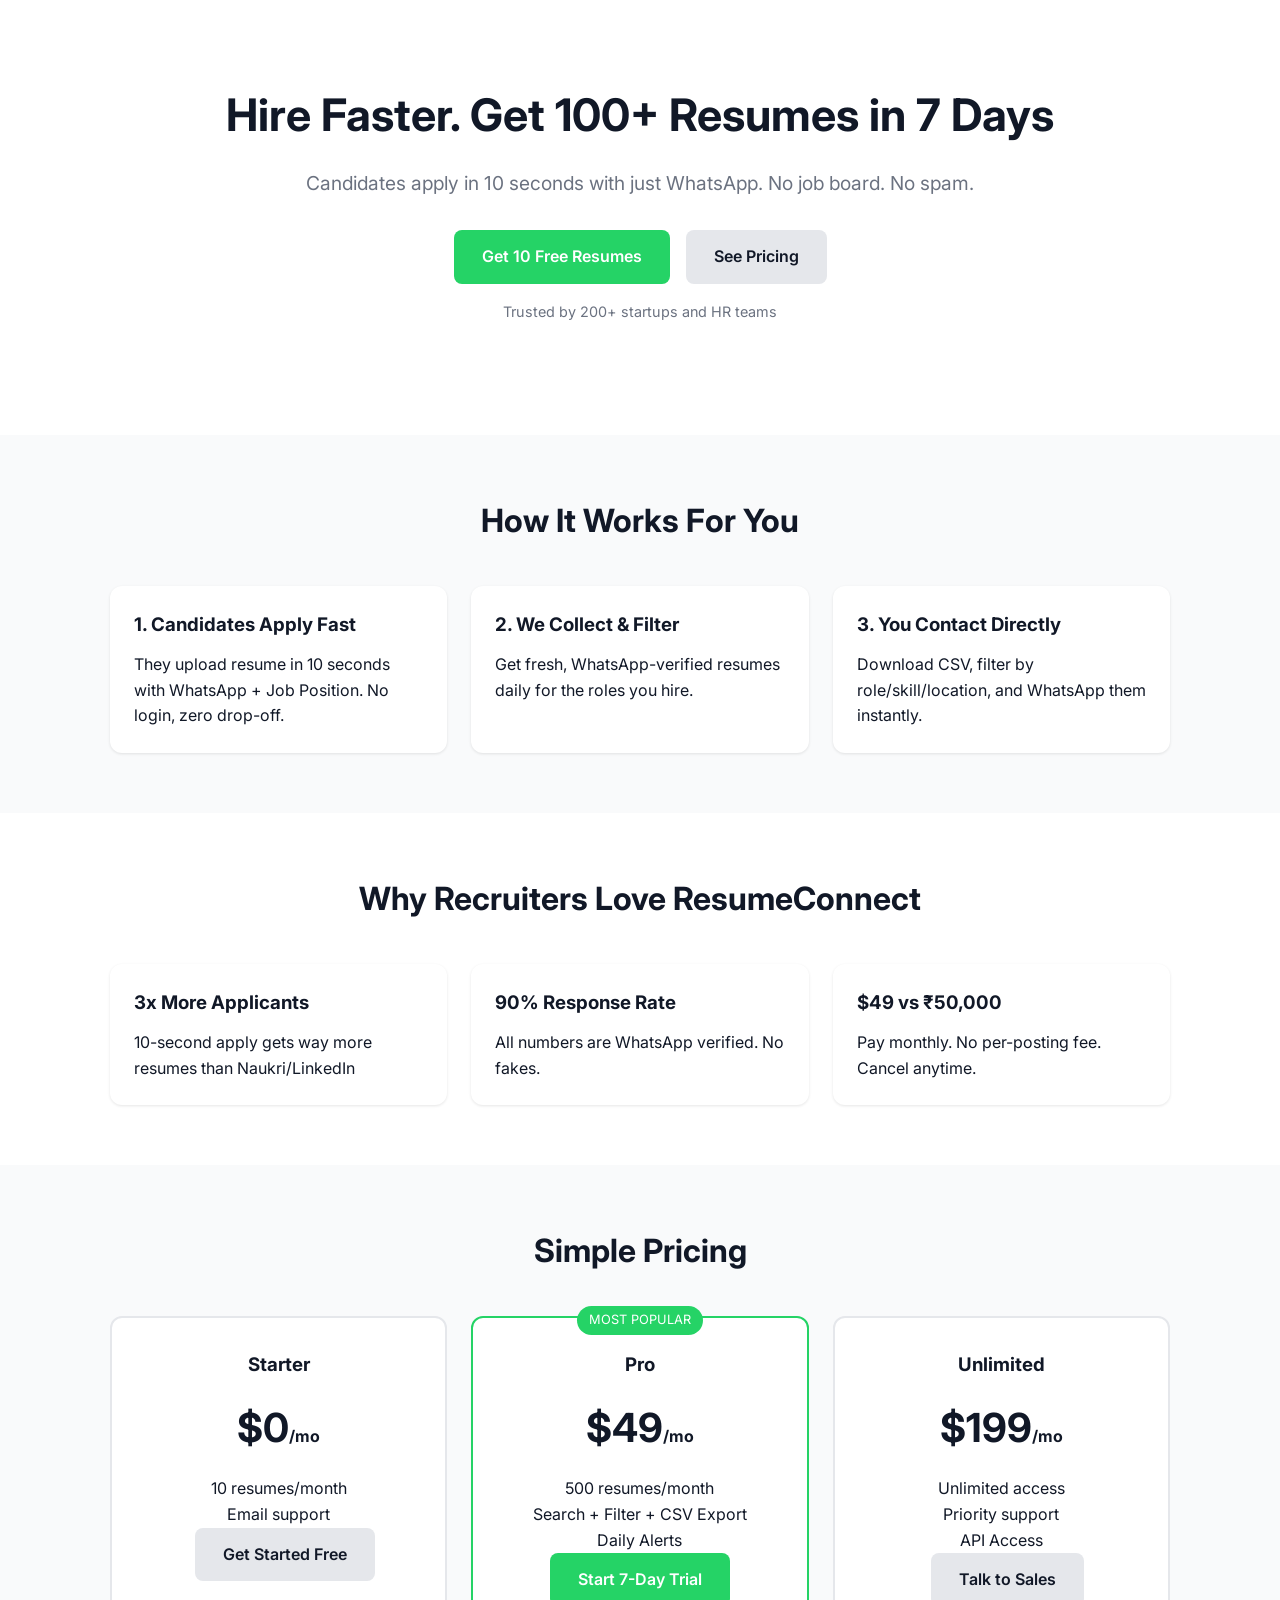
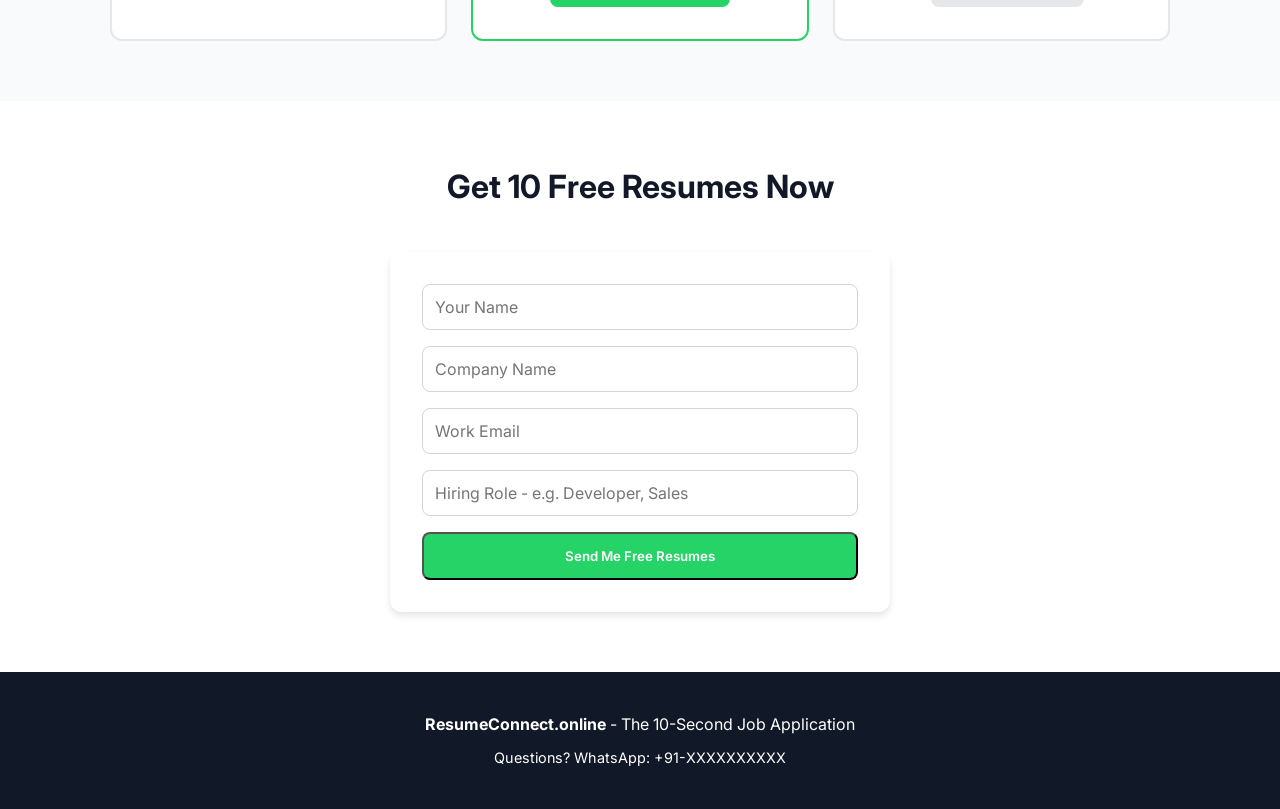
==== for-recruiters.html @ dc35b086 "Create for-recruiters.html" ====
<!DOCTYPE html>
<html lang="en">
<head>
<meta charset="UTF-8">
<meta name="viewport" content="width=device-width, initial-scale=1.0">
<title>Hire Faster - Get 100+ Resumes | ResumeConnect for Recruiters</title>
<meta name="description" content="Get fresh, WhatsApp-verified resumes. Candidates apply in 10 seconds with no login. Start with 10 free resumes.">
<link rel="preconnect" href="https://fonts.googleapis.com">
<link href="https://fonts.googleapis.com/css2?family=Inter:wght@400;600;700&display=swap" rel="stylesheet">
<style>
  :root {
    --primary: #25D366;
    --dark: #111827;
    --gray: #6B7280;
    --bg: #F9FAFB;
  }
    * { margin: 0; padding: 0; box-sizing: border-box; font-family: 'Inter', sans-serif; }
  body { background: var(--bg); color: var(--dark); line-height: 1.6; }
  .container { max-width: 1100px; margin: 0 auto; padding: 0 20px; }
  
  /* Hero */
  .hero { background: white; padding: 80px 0; text-align: center; }
  .hero h1 { font-size: 2.8rem; font-weight: 700; margin-bottom: 16px; }
  .hero p { font-size: 1.2rem; color: var(--gray); margin-bottom: 32px; }
  .btn { padding: 14px 28px; border-radius: 8px; font-weight: 600; text-decoration: none; display: inline-block; transition: 0.2s; }
  .btn-primary { background: var(--primary); color: white; }
  .btn-primary:hover { opacity: 0.9; transform: translateY(-2px); }
  .btn-secondary { background: #E5E7EB; color: var(--dark); margin-left: 12px; }
  
  /* Sections */
  section { padding: 60px 0; }
  h2 { font-size: 2rem; text-align: center; margin-bottom: 40px; }
  .grid-3 { display: grid; grid-template-columns: repeat(auto-fit, minmax(280px, 1fr)); gap: 24px; }
  .card { background: white; padding: 24px; border-radius: 12px; box-shadow: 0 1px 3px rgba(0,0,0,0.1); }
  .card h3 { margin-bottom: 12px; }
  
  /* Pricing */
  .pricing { display: grid; grid-template-columns: repeat(auto-fit, minmax(300px, 1fr)); gap: 24px; }
  .price-card { background: white; padding: 32px; border-radius: 12px; border: 2px solid #E5E7EB; text-align: center; }
  .price-card.popular { border-color: var(--primary); position: relative; }
  .badge { background: var(--primary); color: white; padding: 4px 12px; border-radius: 20px; font-size: 0.8rem; position: absolute; top: -12px; left: 50%; transform: translateX(-50%); }
  .price { font-size: 2.5rem; font-weight: 700; margin: 16px 0; }
  
  /* Form */
  .form-box { background: white; padding: 32px; border-radius: 12px; max-width: 500px; margin: 0 auto; box-shadow: 0 4px 6px rgba(0,0,0,0.1); }
  .form-box input { width: 100%; padding: 12px; margin-bottom: 16px; border: 1px solid #D1D5DB; border-radius: 8px; font-size: 1rem; }
  .form-box button { width: 100%; }
  
  /* Footer */
  footer { background: var(--dark); color: white; text-align: center; padding: 40px 0; }
  
  @media(max-width: 768px) {
    .hero h1 { font-size: 2rem; }
    .btn-secondary { margin-left: 0; margin-top: 12px; display: block; }
  }
</style>
</head>
<body>

<!-- HERO -->
<section class="hero">
  <div class="container">
    <h1>Hire Faster. Get 100+ Resumes in 7 Days</h1>
    <p>Candidates apply in 10 seconds with just WhatsApp. No job board. No spam.</p>
    <a href="#form" class="btn btn-primary">Get 10 Free Resumes</a>
    <a href="#pricing" class="btn btn-secondary">See Pricing</a>
    <p style="margin-top:16px; font-size:0.9rem; color:var(--gray)">Trusted by 200+ startups and HR teams</p>
  </div>
</section>

<!-- HOW IT WORKS -->
<section>
  <div class="container">
    <h2>How It Works For You</h2>
    <div class="grid-3">
      <div class="card">
        <h3>1. Candidates Apply Fast</h3>
        <p>They upload resume in 10 seconds with WhatsApp + Job Position. No login, zero drop-off.</p>
      </div>
      <div class="card">
        <h3>2. We Collect & Filter</h3>
        <p>Get fresh, WhatsApp-verified resumes daily for the roles you hire.</p>
      </div>
      <div class="card">
        <h3>3. You Contact Directly</h3>
        <p>Download CSV, filter by role/skill/location, and WhatsApp them instantly.</p>
      </div>
    </div>
  </div>
</section>

<!-- WHY US -->
<section style="background:white">
  <div class="container">
    <h2>Why Recruiters Love ResumeConnect</h2>
    <div class="grid-3">
      <div class="card"><h3>3x More Applicants</h3><p>10-second apply gets way more resumes than Naukri/LinkedIn</p></div>
      <div class="card"><h3>90% Response Rate</h3><p>All numbers are WhatsApp verified. No fakes.</p></div>
      <div class="card"><h3>$49 vs ₹50,000</h3><p>Pay monthly. No per-posting fee. Cancel anytime.</p></div>
    </div>
  </div>
</section>

<!-- PRICING -->
<section id="pricing">
  <div class="container">
    <h2>Simple Pricing</h2>
    <div class="pricing">
      <div class="price-card">
        <h3>Starter</h3>
        <div class="price">$0<span style="font-size:1rem">/mo</span></div>
        <p>10 resumes/month<br>Email support</p>
        <a href="#form" class="btn btn-secondary">Get Started Free</a>
      </div>
      <div class="price-card popular">
        <div class="badge">MOST POPULAR</div>
        <h3>Pro</h3>
        <div class="price">$49<span style="font-size:1rem">/mo</span></div>
        <p>500 resumes/month<br>Search + Filter + CSV Export<br>Daily Alerts</p>
        <a href="#form" class="btn btn-primary">Start 7-Day Trial</a>
      </div>
      <div class="price-card">
        <h3>Unlimited</h3>
        <div class="price">$199<span style="font-size:1rem">/mo</span></div>
        <p>Unlimited access<br>Priority support<br>API Access</p>
        <a href="#form" class="btn btn-secondary">Talk to Sales</a>
      </div>
    </div>
  </div>
</section>

<!-- FORM -->
<section id="form" style="background:white">
  <div class="container">
    <h2>Get 10 Free Resumes Now</h2>
    <div class="form-box">
      <form id="recruiterForm">
        <input type="text" name="name" placeholder="Your Name" required>
        <input type="text" name="company" placeholder="Company Name" required>
        <input type="email" name="email" placeholder="Work Email" required>
        <input type="text" name="role" placeholder="Hiring Role - e.g. Developer, Sales" required>
        <button type="submit" class="btn btn-primary">Send Me Free Resumes</button>
      </form>
      <p id="successMsg" style="display:none; color:var(--primary); margin-top:16px;">✅ Got it! Check your email in 5 minutes.</p>
    </div>
  </div>
</section>

<!-- FOOTER -->
<footer>
  <div class="container">
    <p><b>ResumeConnect.online</b> - The 10-Second Job Application</p>
    <p style="margin-top:8px; font-size:0.9rem">Questions? WhatsApp: +91-XXXXXXXXXX</p>
  </div>
</section>

<script>
// Simple form submit - connect to your backend or Google Sheet
document.getElementById('recruiterForm').addEventListener('submit', function(e){
  e.preventDefault();
  const data = new FormData(this);
  
  // TODO: Send to your backend API or Google Apps Script
  console.log(Object.fromEntries(data));
  
  // Show success
  document.getElementById('successMsg').style.display = 'block';
  this.reset();
  
  // Optional: Send to WhatsApp
  // window.open('https://wa.me/918374924746?text=New recruiter lead: ' + data.get('company'));
});
</script>

</body>
</html>
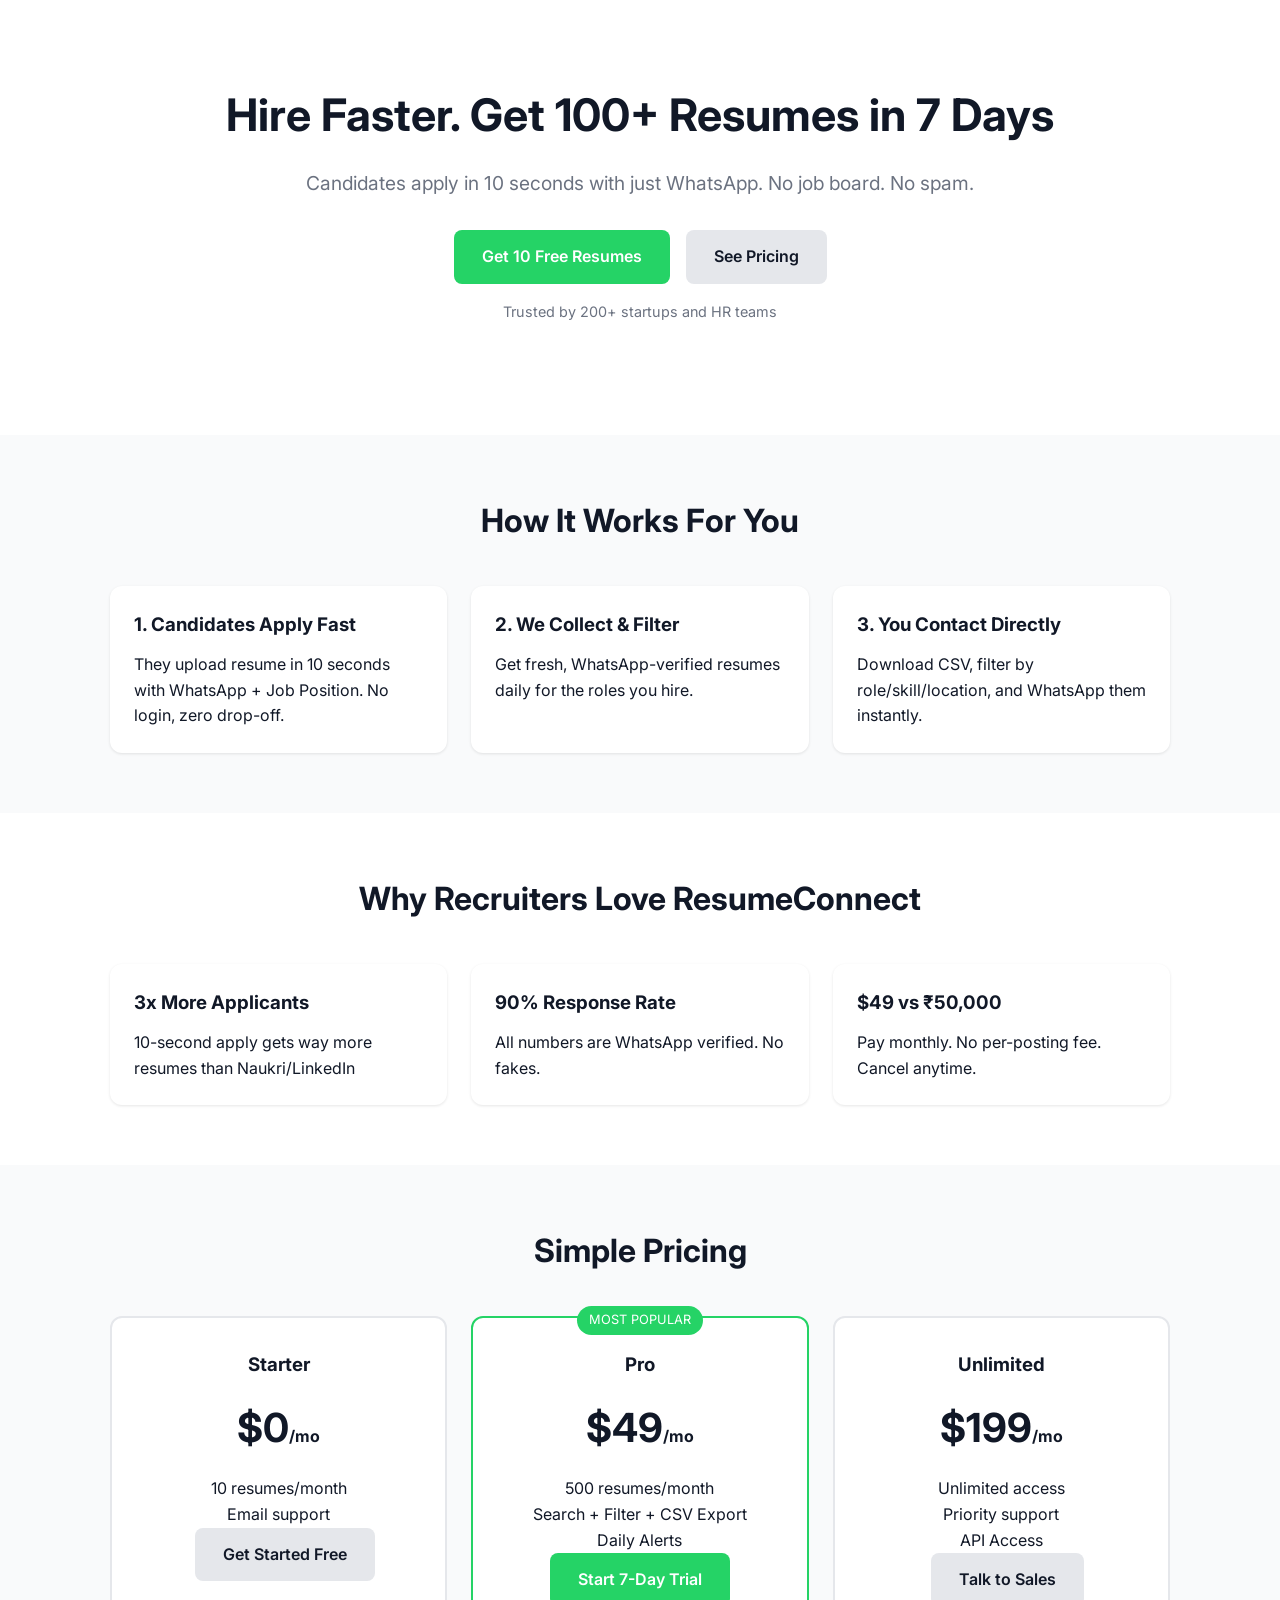
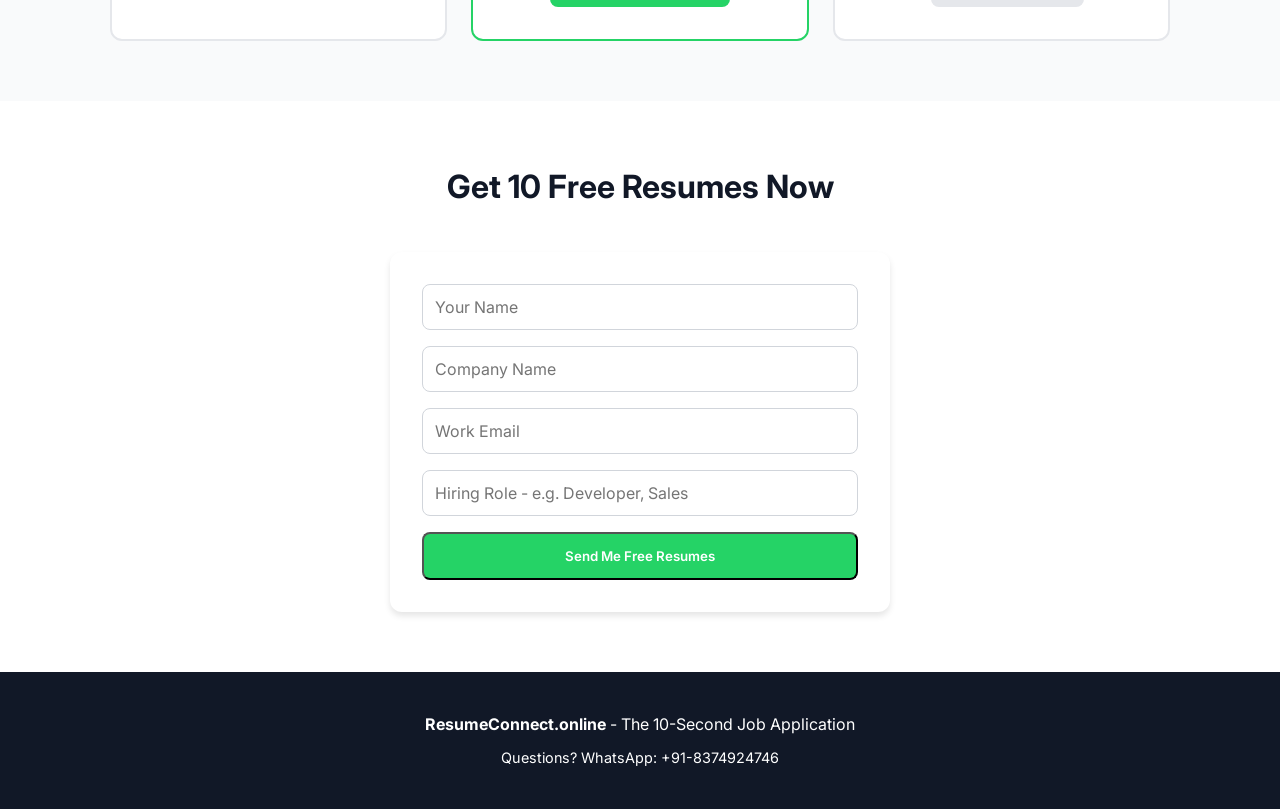
==== commit 7372898a: "Update WhatsApp contact number in footer" ====
--- a/for-recruiters.html
+++ b/for-recruiters.html
@@ -150,7 +150,7 @@
 <footer>
   <div class="container">
     <p><b>ResumeConnect.online</b> - The 10-Second Job Application</p>
-    <p style="margin-top:8px; font-size:0.9rem">Questions? WhatsApp: +91-XXXXXXXXXX</p>
+    <p style="margin-top:8px; font-size:0.9rem">Questions? WhatsApp: +91-8374924746</p>
   </div>
 </section>
 
